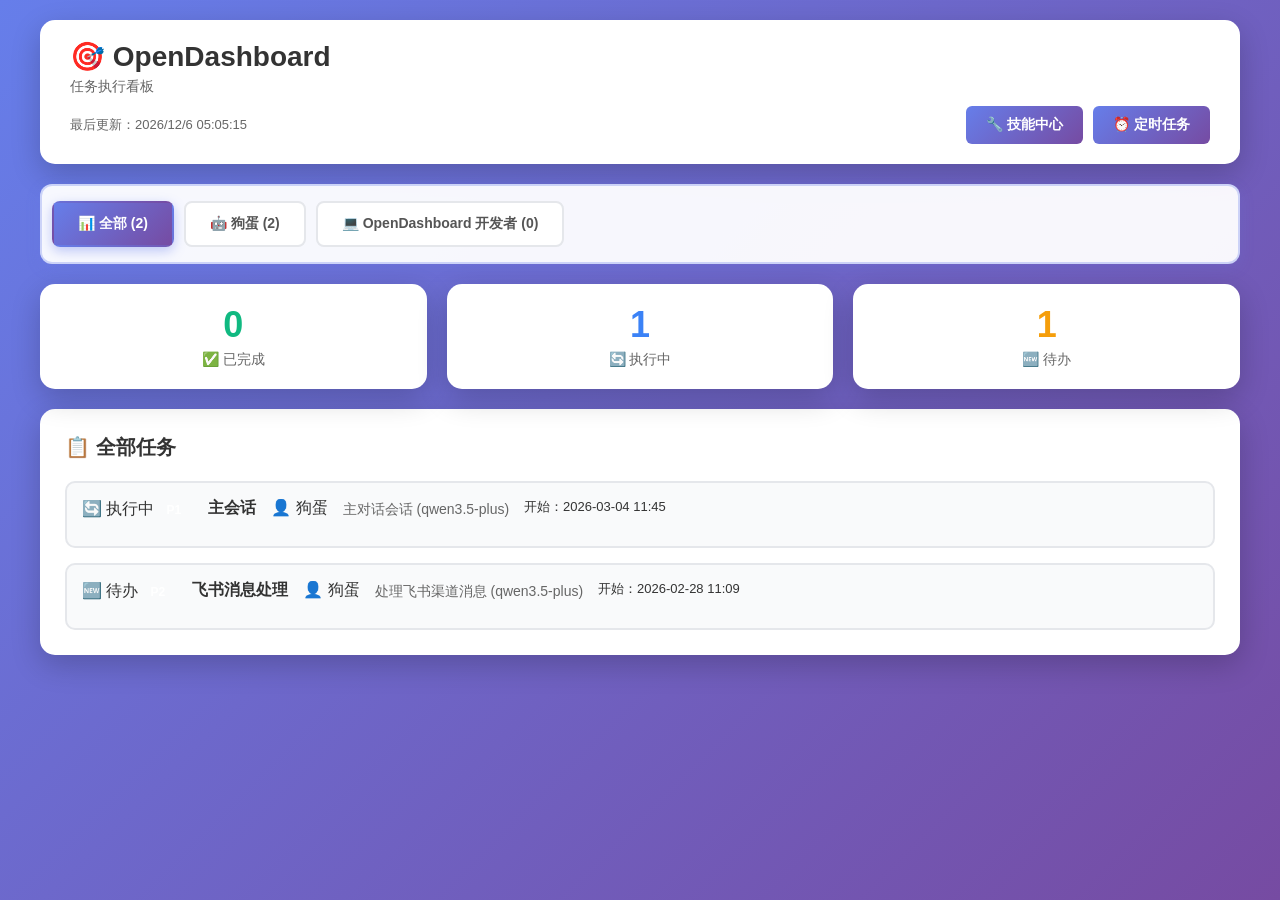
==== index.html @ 6673bb86 "style: 身份技能区域默认隐藏，点击身份后显示并滚动到该区域" ====
<!DOCTYPE html>
<html lang="zh-CN">
<head>
    <meta charset="UTF-8">
    <meta name="viewport" content="width=device-width, initial-scale=1.0">
    <title>OpenDashboard - 任务管理面板</title>
    <link rel="stylesheet" href="css/style.css">
    <style>
        /* 身份技能展示样式 */
        .skills-section {
            margin: 30px 0;
            padding: 25px;
            background: white;
            border-radius: 12px;
            box-shadow: 0 4px 16px rgba(102, 126, 234, 0.15);
            border: 2px solid rgba(102, 126, 234, 0.2);
        }
        .skills-section h3 {
            margin-bottom: 20px;
            color: #333;
            font-size: 20px;
            font-weight: 600;
            padding-bottom: 15px;
            border-bottom: 2px solid rgba(102, 126, 234, 0.2);
        }
        .skills-grid {
            display: grid;
            grid-template-columns: repeat(auto-fill, minmax(220px, 1fr));
            gap: 15px;
        }
        .skill-card {
            background: linear-gradient(135deg, #f8f9ff 0%, #f3f4f6 100%);
            border: 2px solid rgba(102, 126, 234, 0.2);
            border-radius: 10px;
            padding: 15px;
            transition: all 0.3s;
        }
        .skill-card:hover {
            border-color: #667eea;
            transform: translateY(-3px);
            box-shadow: 0 6px 20px rgba(102, 126, 234, 0.25);
        }
        .skill-header {
            display: flex;
            align-items: center;
            gap: 10px;
            margin-bottom: 8px;
        }
        .skill-icon {
            font-size: 24px;
        }
        .skill-name {
            font-weight: 600;
            color: #333;
            font-size: 15px;
        }
        .skill-level {
            font-size: 12px;
            color: #667eea;
            font-weight: bold;
            margin-left: auto;
        }
        .skill-bar {
            height: 6px;
            background: #e5e7eb;
            border-radius: 3px;
            overflow: hidden;
        }
        .skill-fill {
            height: 100%;
            background: linear-gradient(90deg, #667eea 0%, #764ba2 100%);
            border-radius: 3px;
            transition: width 0.5s ease;
        }
        
        /* 身份页签样式 */
        .identity-tabs {
            display: flex;
            gap: 10px;
            margin: 20px 0;
            padding: 15px 10px;
            overflow-x: auto;
            background: rgba(255, 255, 255, 0.95);
            border: 2px solid rgba(102, 126, 234, 0.3);
            border-radius: 12px;
            box-shadow: 0 4px 15px rgba(102, 126, 234, 0.15);
        }
        .identity-tab {
            padding: 12px 24px;
            border-radius: 8px;
            cursor: pointer;
            transition: all 0.3s;
            white-space: nowrap;
            border: 2px solid #e5e7eb;
            font-weight: 600;
            font-size: 14px;
            background: white;
            color: #555;
        }
        .identity-tab:hover {
            background: linear-gradient(135deg, #667eea 0%, #764ba2 100%);
            color: white;
            border-color: transparent;
            transform: translateY(-2px);
            box-shadow: 0 4px 12px rgba(102, 126, 234, 0.3);
        }
        .identity-tab.active {
            background: linear-gradient(135deg, #667eea 0%, #764ba2 100%);
            color: white;
            border-color: transparent;
            box-shadow: 0 4px 12px rgba(102, 126, 234, 0.4);
        }
        
        /* 头部布局 */
        .header-meta {
            display: flex;
            align-items: center;
            gap: 15px;
            margin-top: 10px;
        }
        #lastUpdate {
            color: #666;
            font-size: 13px;
            margin-right: auto;
        }
        
        /* 按钮组（靠右） */
        .header-actions {
            display: flex;
            gap: 10px;
            margin-left: auto;
        }
        
        /* 定时任务按钮样式 */
        .header-btn {
            padding: 10px 20px;
            background: linear-gradient(135deg, #667eea 0%, #764ba2 100%);
            color: white;
            text-decoration: none;
            border-radius: 6px;
            font-weight: 600;
            font-size: 14px;
            transition: all 0.3s;
            display: inline-block;
        }
        .header-btn:hover {
            transform: translateY(-2px);
            box-shadow: 0 4px 12px rgba(102, 126, 234, 0.4);
        }
        
    </style>
</head>
<body>
    <div class="container">
        <!-- 头部 -->
        <header>
            <div class="header-content">
                <h1>🎯 OpenDashboard</h1>
                <p class="subtitle">任务执行看板</p>
                <div class="header-meta">
                    <span id="lastUpdate">最后更新：--</span>
                    <div class="header-actions">
                        <a href="skills.html" class="header-btn" title="OpenClaw 技能中心">🔧 技能中心</a>
                        <a href="cron_manager.html" class="header-btn" title="定时任务管理">⏰ 定时任务</a>
                    </div>
                </div>
            </div>
        </header>

        <!-- 身份页签 -->
        <div class="identity-tabs" id="identityTabs"></div>

        <!-- 身份技能展示区域 -->
        <div class="skills-section" id="skillsSection" style="display: none;">
            <h3>🎯 当前身份技能</h3>
            <div id="skillsList" class="skills-grid"></div>
        </div>

        <!-- 统计卡片 -->
        <div class="stats">
            <div class="stat-card done">
                <div class="stat-number" id="statDone">0</div>
                <div class="stat-label">✅ 已完成</div>
            </div>
            <div class="stat-card progress">
                <div class="stat-number" id="statProgress">0</div>
                <div class="stat-label">🔄 执行中</div>
            </div>
            <div class="stat-card todo">
                <div class="stat-number" id="statTodo">0</div>
                <div class="stat-label">🆕 待办</div>
            </div>
        </div>

        <!-- 任务列表 -->
        <div class="tasks-section">
            <div class="section-header">
                <h2>📋 全部任务</h2>
            </div>
            <div id="taskList" class="task-list"></div>
        </div>
    </div>

    <script src="js/identity.js"></script>
    <script src="js/app.js"></script>
    <script>
        // 初始化身份管理
        window.identityManager = new IdentityManager();
        renderIdentityTabs();
        
        // 技能区域默认隐藏，点击身份后才显示
        const skillsSection = document.getElementById('skillsSection');
        if (skillsSection) {
            skillsSection.style.display = 'none';
        }
        
        loadTasks();
    </script>
</body>
</html>
---- css/style.css ----
/* 基础样式 */
* {
    margin: 0;
    padding: 0;
    box-sizing: border-box;
}

body {
    font-family: -apple-system, BlinkMacSystemFont, "Segoe UI", Roboto, "Helvetica Neue", Arial, sans-serif;
    background: linear-gradient(135deg, #667eea 0%, #764ba2 100%);
    min-height: 100vh;
    padding: 20px;
    color: #333;
}

.container {
    max-width: 1200px;
    margin: 0 auto;
}

/* 头部 */
header {
    background: white;
    border-radius: 15px;
    padding: 20px 30px;
    margin-bottom: 20px;
    box-shadow: 0 10px 30px rgba(0,0,0,0.2);
}

.header-content h1 {
    color: #333;
    font-size: 28px;
    margin-bottom: 5px;
}

.subtitle {
    color: #666;
    font-size: 14px;
    margin-bottom: 10px;
}

.header-meta {
    display: flex;
    justify-content: space-between;
    align-items: center;
    font-size: 13px;
    color: #888;
}

.refresh-btn {
    background: linear-gradient(135deg, #667eea 0%, #764ba2 100%);
    color: white;
    border: none;
    padding: 8px 16px;
    border-radius: 6px;
    cursor: pointer;
    font-size: 13px;
    transition: opacity 0.3s;
}

.refresh-btn:hover {
    opacity: 0.9;
}

/* 筛选栏 */
.filter-bar {
    background: white;
    border-radius: 15px;
    padding: 20px;
    margin-bottom: 20px;
    box-shadow: 0 10px 30px rgba(0,0,0,0.2);
    display: flex;
    flex-wrap: wrap;
    gap: 15px;
    align-items: center;
}

.filter-group {
    display: flex;
    align-items: center;
    gap: 8px;
}

.filter-group label {
    font-size: 14px;
    color: #555;
    font-weight: 500;
}

.filter-group input,
.filter-group select {
    padding: 8px 12px;
    border: 2px solid #e5e7eb;
    border-radius: 6px;
    font-size: 14px;
    transition: border-color 0.3s;
}

.filter-group input:focus,
.filter-group select:focus {
    outline: none;
    border-color: #667eea;
}

.filter-group input {
    width: 250px;
}

.filter-actions {
    margin-left: auto;
    display: flex;
    gap: 10px;
    align-items: center;
}

.filter-btn {
    padding: 8px 16px;
    background: #f3f4f6;
    border: none;
    border-radius: 6px;
    cursor: pointer;
    font-size: 13px;
    transition: background 0.3s;
}

.filter-btn:hover {
    background: #e5e7eb;
}

.result-count {
    font-size: 13px;
    color: #666;
    font-weight: 500;
}

/* 批量操作栏 */
.batch-actions {
    background: linear-gradient(135deg, #667eea 0%, #764ba2 100%);
    border-radius: 10px;
    padding: 15px 20px;
    margin-bottom: 20px;
    display: flex;
    gap: 10px;
    align-items: center;
    box-shadow: 0 5px 20px rgba(102, 126, 234, 0.3);
}

.selected-count {
    color: white;
    font-weight: 600;
    margin-right: auto;
}

.batch-btn {
    padding: 8px 16px;
    background: white;
    color: #667eea;
    border: none;
    border-radius: 6px;
    cursor: pointer;
    font-size: 13px;
    font-weight: 600;
    transition: all 0.3s;
}

.batch-btn:hover {
    transform: translateY(-2px);
    box-shadow: 0 5px 15px rgba(255,255,255,0.3);
}

.batch-btn.danger {
    background: #ef4444;
    color: white;
}

.batch-btn.danger:hover {
    background: #dc2626;
}

/* 统计卡片 */
.stats {
    display: grid;
    grid-template-columns: repeat(auto-fit, minmax(200px, 1fr));
    gap: 20px;
    margin-bottom: 20px;
}

.stat-card {
    background: white;
    border-radius: 15px;
    padding: 20px;
    box-shadow: 0 10px 30px rgba(0,0,0,0.2);
    text-align: center;
    transition: all 0.3s;
}

.stat-card:hover {
    transform: translateY(-5px);
    box-shadow: 0 15px 40px rgba(102, 126, 234, 0.3);
}

.stat-card:active {
    transform: scale(0.95);
}

/* 任务高亮效果 */
.task-card.highlight-task {
    animation: highlight-pulse 1s ease-in-out;
    border-color: #10b981;
    box-shadow: 0 0 30px rgba(16, 185, 129, 0.5);
}

@keyframes highlight-pulse {
    0%, 100% { transform: scale(1); }
    50% { transform: scale(1.05); }
}

/* 阻塞原因分析 */
.blocked-reasons {
    max-height: 400px;
    overflow-y: auto;
}

.reason-group {
    margin-bottom: 20px;
    border: 1px solid #e5e7eb;
    border-radius: 10px;
    overflow: hidden;
}

.reason-header {
    display: flex;
    justify-content: space-between;
    align-items: center;
    padding: 15px;
    background: #fee2e2;
    border-bottom: 1px solid #fecaca;
}

.reason-name {
    font-weight: 600;
    color: #dc2626;
}

.reason-count {
    background: #dc2626;
    color: white;
    padding: 4px 12px;
    border-radius: 20px;
    font-size: 12px;
}

.reason-tasks {
    padding: 10px;
    background: #fef2f2;
}

.reason-task {
    display: flex;
    gap: 10px;
    padding: 8px;
    margin-bottom: 5px;
    background: white;
    border-radius: 6px;
    font-size: 13px;
}

.reason-task:last-child {
    margin-bottom: 0;
}

.task-id {
    font-weight: 600;
    color: #667eea;
    min-width: 60px;
}

.task-title {
    color: #333;
}

.modal-actions {
    display: flex;
    gap: 10px;
    margin-top: 20px;
    padding-top: 20px;
    border-top: 1px solid #e5e7eb;
}

.modal-actions button {
    flex: 1;
    padding: 10px 20px;
    border: none;
    border-radius: 6px;
    cursor: pointer;
    font-size: 14px;
    font-weight: 500;
}

.btn-primary {
    background: linear-gradient(135deg, #667eea 0%, #764ba2 100%);
    color: white;
}

.btn-secondary {
    background: #f3f4f6;
    color: #374151;
}

.stat-number {
    font-size: 36px;
    font-weight: bold;
    margin-bottom: 5px;
}

.stat-label {
    color: #666;
    font-size: 14px;
}

.stat-card.done .stat-number { color: #10b981; }
.stat-card.progress .stat-number { color: #3b82f6; }
.stat-card.todo .stat-number { color: #f59e0b; }
.stat-card.blocked .stat-number { color: #ef4444; }

/* 任务区块 */
.tasks-section {
    background: white;
    border-radius: 15px;
    padding: 25px;
    margin-bottom: 20px;
    box-shadow: 0 10px 30px rgba(0,0,0,0.2);
}

.section-header {
    display: flex;
    justify-content: space-between;
    align-items: center;
    margin-bottom: 20px;
}

.section-header h2 {
    color: #333;
    font-size: 20px;
    display: flex;
    align-items: center;
    gap: 10px;
}

.batch-select {
    font-size: 14px;
    color: #666;
    cursor: pointer;
}

.batch-select input {
    margin-right: 5px;
}

.task-list {
    display: flex;
    flex-direction: column;
    gap: 15px;
}

/* 任务卡片 */
.task-card {
    border: 2px solid #e5e7eb;
    border-radius: 10px;
    padding: 15px;
    transition: all 0.3s;
    background: #fafafa;
    display: flex;
    gap: 15px;
    cursor: grab;
    user-select: none;
    touch-action: none;
}

.task-card:hover {
    transform: translateX(5px);
    border-color: #667eea;
    box-shadow: 0 5px 15px rgba(102, 126, 234, 0.2);
}

.task-card:active {
    cursor: grabbing;
}

.task-card.dragging {
    opacity: 0.5;
    transform: scale(1.02);
    box-shadow: 0 15px 40px rgba(0,0,0,0.3);
    border-color: #667eea;
    border-style: solid;
}

.task-card.drag-over {
    border-color: #10b981;
    border-style: dashed;
    background: #d1fae5;
    transform: scale(1.02);
}

/* 拖拽时整个卡片可拖动 */
.task-card[draggable="true"] {
    -webkit-user-drag: element;
}

.task-card.selected {
    border-color: #667eea;
    background: #eff6ff;
    box-shadow: 0 5px 20px rgba(102, 126, 234, 0.3);
}

.task-checkbox {
    padding-top: 5px;
}

.task-checkbox input {
    width: 18px;
    height: 18px;
    cursor: pointer;
}

.task-content {
    flex: 1;
}

.task-header {
    display: flex;
    justify-content: space-between;
    align-items: center;
    margin-bottom: 10px;
}

.task-title {
    font-size: 16px;
    font-weight: 600;
    color: #333;
}

.task-meta {
    display: flex;
    gap: 10px;
    flex-wrap: wrap;
    margin-bottom: 10px;
}

.badge {
    padding: 4px 12px;
    border-radius: 20px;
    font-size: 12px;
    font-weight: 500;
}

.badge-p0 { background: #fee2e2; color: #dc2626; }
.badge-p1 { background: #fef3c7; color: #d97706; }
.badge-p2 { background: #dbeafe; color: #2563eb; }

.status-badge {
    padding: 4px 12px;
    border-radius: 20px;
    font-size: 12px;
    font-weight: 500;
}

.status-done { background: #d1fae5; color: #059669; }
.status-progress { background: #dbeafe; color: #2563eb; }
.status-todo { background: #fef3c7; color: #d97706; }
.status-blocked { background: #fee2e2; color: #dc2626; }

.task-desc {
    color: #666;
    font-size: 14px;
    line-height: 1.6;
}

.progress-bar {
    height: 8px;
    background: #e5e7eb;
    border-radius: 4px;
    margin-top: 10px;
    overflow: hidden;
}

.progress-fill {
    height: 100%;
    background: linear-gradient(90deg, #667eea, #764ba2);
    border-radius: 4px;
    transition: width 0.3s;
}

/* 任务操作按钮 */
.task-actions {
    display: flex;
    gap: 10px;
    margin-top: 15px;
    padding-top: 15px;
    border-top: 1px solid #e5e7eb;
}

.action-btn {
    padding: 6px 12px;
    border: none;
    border-radius: 6px;
    cursor: pointer;
    font-size: 13px;
    font-weight: 500;
    transition: all 0.3s;
}

.order-btn {
    background: #f3f4f6;
    color: #374151;
}

.order-btn:hover {
    background: #e5e7eb;
}

.retry-btn {
    background: linear-gradient(135deg, #10b981 0%, #059669 100%);
    color: white;
}

.retry-btn:hover {
    opacity: 0.9;
    transform: translateY(-2px);
}

/* 错误信息 */
.error-message {
    background: #fee2e2;
    color: #dc2626;
    padding: 8px 12px;
    border-radius: 6px;
    font-size: 13px;
    margin: 10px 0;
    border-left: 3px solid #dc2626;
}

/* 重试徽章 */
.retry-badge {
    background: #fef3c7;
    color: #d97706;
    padding: 4px 12px;
    border-radius: 20px;
    font-size: 12px;
    font-weight: 500;
    cursor: help;
}

/* 身份管理面板 */
#identityPanel {
    background: white;
    border-radius: 15px;
    padding: 25px;
    margin-bottom: 20px;
    box-shadow: 0 10px 30px rgba(0,0,0,0.2);
}

.panel-header {
    display: flex;
    justify-content: space-between;
    align-items: center;
    margin-bottom: 20px;
    padding-bottom: 15px;
    border-bottom: 2px solid #e5e7eb;
}

.panel-header h2 {
    font-size: 24px;
    color: #333;
}

.btn-close {
    background: none;
    border: none;
    font-size: 24px;
    color: #999;
    cursor: pointer;
}

.btn-close:hover {
    color: #333;
}

.identity-grid {
    display: grid;
    grid-template-columns: repeat(auto-fit, minmax(280px, 1fr));
    gap: 20px;
    margin-bottom: 30px;
}

.identity-card {
    background: #f9fafb;
    border: 2px solid #e5e7eb;
    border-radius: 12px;
    padding: 20px;
    cursor: pointer;
    transition: all 0.3s;
}

.identity-card:hover {
    transform: translateY(-5px);
    box-shadow: 0 10px 30px rgba(0,0,0,0.1);
}

.identity-card.active {
    border-color: #667eea;
    background: linear-gradient(135deg, #667eea 0%, #764ba2 100%);
    color: white;
}

.identity-header {
    display: flex;
    align-items: center;
    gap: 10px;
    margin-bottom: 10px;
}

.identity-icon {
    font-size: 32px;
}

.identity-name {
    font-size: 18px;
    font-weight: 600;
}

.identity-desc {
    font-size: 14px;
    color: #666;
    margin-bottom: 15px;
    line-height: 1.6;
}

.identity-card.active .identity-desc {
    color: rgba(255,255,255,0.9);
}

.identity-stats {
    display: flex;
    gap: 15px;
    font-size: 13px;
}

.task-count, .urgent-count {
    padding: 4px 12px;
    border-radius: 20px;
    background: #e5e7eb;
}

.identity-card.active .task-count,
.identity-card.active .urgent-count {
    background: rgba(255,255,255,0.2);
    color: white;
}

.urgent-count {
    background: #fee2e2;
    color: #dc2626;
}

.task-grid {
    display: grid;
    gap: 15px;
}

.task-section h3 {
    font-size: 18px;
    color: #333;
    margin-bottom: 15px;
    padding-bottom: 10px;
    border-bottom: 2px solid #e5e7eb;
}

.task-card {
    background: #f9fafb;
    border: 2px solid #e5e7eb;
    border-radius: 10px;
    padding: 15px;
    transition: all 0.3s;
}

.task-card:hover {
    border-color: #667eea;
    box-shadow: 0 5px 15px rgba(102, 126, 234, 0.2);
}

.task-header {
    display: flex;
    justify-content: space-between;
    align-items: center;
    margin-bottom: 10px;
}

.task-title {
    font-size: 16px;
    font-weight: 600;
    color: #333;
}

.task-priority {
    padding: 4px 12px;
    border-radius: 20px;
    font-size: 12px;
    font-weight: 600;
    color: white;
}

.task-desc {
    font-size: 14px;
    color: #666;
    margin-bottom: 10px;
    line-height: 1.6;
}

.task-meta {
    display: flex;
    gap: 15px;
    font-size: 13px;
    margin-bottom: 15px;
}

.task-status {
    font-weight: 500;
}

.task-actions {
    display: flex;
    gap: 10px;
}

.btn-start, .btn-complete {
    padding: 6px 15px;
    border: none;
    border-radius: 6px;
    cursor: pointer;
    font-size: 13px;
    font-weight: 500;
    transition: all 0.3s;
}

.btn-start {
    background: #3b82f6;
    color: white;
}

.btn-start:hover {
    background: #2563eb;
}

.btn-complete {
    background: #10b981;
    color: white;
}

.btn-complete:hover {
    background: #059669;
}

/* 页脚 */
footer {
    text-align: center;
    color: white;
    margin-top: 30px;
    padding: 20px;
}

footer a {
    color: white;
    text-decoration: underline;
}

.footer-note {
    margin-top: 10px;
    font-size: 12px;
    opacity: 0.8;
}

/* 响应式设计 */
@media (max-width: 768px) {
    body {
        padding: 10px;
    }
    
    header {
        padding: 15px;
    }
    
    .header-content h1 {
        font-size: 22px;
    }
    
    .stats {
        grid-template-columns: repeat(2, 1fr);
    }
    
    .filter-bar {
        flex-direction: column;
        align-items: stretch;
    }
    
    .filter-group {
        flex-direction: column;
        align-items: stretch;
    }
    
    .filter-group input {
        width: 100%;
    }
    
    .filter-actions {
        margin-left: 0;
        justify-content: space-between;
    }
    
    .task-header {
        flex-direction: column;
        align-items: flex-start;
        gap: 10px;
    }
    
    .batch-actions {
        flex-wrap: wrap;
    }
    
    .selected-count {
        width: 100%;
        margin-bottom: 10px;
    }
}

/* 空状态 */
.empty-state {
    text-align: center;
    padding: 40px 20px;
    color: #999;
    font-size: 14px;
}

/* 加载动画 */
.loading {
    text-align: center;
    padding: 40px;
    color: #667eea;
    font-size: 16px;
}

/* 提醒通知 */
.reminder {
    position: fixed;
    top: 20px;
    right: 20px;
    background: white;
    padding: 15px 20px;
    border-radius: 10px;
    box-shadow: 0 10px 40px rgba(0,0,0,0.2);
    display: flex;
    align-items: center;
    gap: 10px;
    z-index: 1000;
    transform: translateX(400px);
    transition: transform 0.3s;
    max-width: 400px;
}

.reminder.show {
    transform: translateX(0);
}

.reminder-error {
    border-left: 4px solid #ef4444;
}

.reminder-warning {
    border-left: 4px solid #f59e0b;
}

.reminder-info {
    border-left: 4px solid #3b82f6;
}

.reminder button {
    background: none;
    border: none;
    color: #999;
    cursor: pointer;
    font-size: 18px;
    padding: 0;
    margin-left: 10px;
}

.reminder button:hover {
    color: #333;
}

/* 图标按钮 */
.icon-btn {
    background: #f3f4f6;
    border: none;
    padding: 8px 12px;
    border-radius: 6px;
    cursor: pointer;
    font-size: 16px;
    margin-right: 10px;
    transition: background 0.3s;
}

.icon-btn:hover {
    background: #e5e7eb;
}

/* 通知设置面板 */
.notification-panel {
    background: white;
    border-radius: 10px;
    padding: 20px;
    margin-bottom: 20px;
    box-shadow: 0 10px 30px rgba(0,0,0,0.2);
    display: none;
}

.notification-panel.show {
    display: block;
}

.notification-setting {
    display: flex;
    justify-content: space-between;
    align-items: center;
    padding: 10px 0;
    border-bottom: 1px solid #e5e7eb;
}

.notification-setting:last-child {
    border-bottom: none;
}

.toggle-switch {
    position: relative;
    width: 50px;
    height: 26px;
}

.toggle-switch input {
    opacity: 0;
    width: 0;
    height: 0;
}

.toggle-slider {
    position: absolute;
    cursor: pointer;
    top: 0;
    left: 0;
    right: 0;
    bottom: 0;
    background-color: #ccc;
    transition: 0.4s;
    border-radius: 26px;
}

.toggle-slider:before {
    position: absolute;
    content: "";
    height: 20px;
    width: 20px;
    left: 3px;
    bottom: 3px;
    background-color: white;
    transition: 0.4s;
    border-radius: 50%;
}

input:checked + .toggle-slider {
    background-color: #667eea;
}

input:checked + .toggle-slider:before {
    transform: translateX(24px);
}

/* 信息按钮 */
.info-btn {
    background: #dbeafe;
    color: #2563eb;
}

.info-btn:hover {
    background: #bfdbfe;
}

/* 模态框 */
.modal {
    position: fixed;
    top: 0;
    left: 0;
    width: 100%;
    height: 100%;
    background: rgba(0, 0, 0, 0.5);
    display: flex;
    justify-content: center;
    align-items: center;
    z-index: 2000;
}

.modal-content {
    background: white;
    border-radius: 15px;
    width: 90%;
    max-width: 700px;
    max-height: 80vh;
    overflow: auto;
}

.modal-header {
    display: flex;
    justify-content: space-between;
    align-items: center;
    padding: 20px;
    border-bottom: 1px solid #e5e7eb;
}

.modal-header h3 {
    font-size: 18px;
    color: #333;
}

.modal-close {
    background: none;
    border: none;
    font-size: 24px;
    color: #999;
    cursor: pointer;
}

.modal-close:hover {
    color: #333;
}

.modal-body {
    padding: 20px;
}

/* 标签页 */
.tabs {
    display: flex;
    gap: 10px;
    margin-bottom: 20px;
    border-bottom: 2px solid #e5e7eb;
}

.tab {
    padding: 10px 20px;
    background: none;
    border: none;
    border-bottom: 2px solid transparent;
    cursor: pointer;
    font-size: 14px;
    color: #666;
    transition: all 0.3s;
}

.tab.active {
    color: #667eea;
    border-bottom-color: #667eea;
}

.tab-content {
    display: none;
}

.tab-content.active {
    display: block;
}

/* 评论区 */
.add-comment {
    margin-bottom: 20px;
}

.add-comment textarea {
    width: 100%;
    min-height: 80px;
    padding: 10px;
    border: 2px solid #e5e7eb;
    border-radius: 8px;
    font-size: 14px;
    resize: vertical;
}

.add-comment button {
    margin-top: 10px;
    padding: 8px 20px;
    background: linear-gradient(135deg, #667eea 0%, #764ba2 100%);
    color: white;
    border: none;
    border-radius: 6px;
    cursor: pointer;
}

.comments-list {
    max-height: 400px;
    overflow-y: auto;
}

.comment-item {
    padding: 15px;
    border-bottom: 1px solid #e5e7eb;
}

.comment-header {
    display: flex;
    justify-content: space-between;
    align-items: center;
    margin-bottom: 10px;
}

.comment-author {
    font-weight: 600;
    color: #333;
}

.comment-time {
    font-size: 12px;
    color: #999;
}

.comment-delete {
    background: none;
    border: none;
    color: #ef4444;
    cursor: pointer;
    font-size: 12px;
}

.comment-content {
    color: #555;
    line-height: 1.6;
    margin-bottom: 10px;
}

.comment-actions {
    margin-top: 10px;
}

.comment-reply-btn {
    background: none;
    border: none;
    color: #667eea;
    cursor: pointer;
    font-size: 13px;
}

.reply-input {
    margin-top: 10px;
    padding: 10px;
    background: #f9fafb;
    border-radius: 6px;
}

.reply-input textarea {
    width: 100%;
    min-height: 60px;
    padding: 8px;
    border: 1px solid #e5e7eb;
    border-radius: 4px;
    font-size: 13px;
}

.reply-input button {
    margin-top: 5px;
    padding: 6px 15px;
    background: #667eea;
    color: white;
    border: none;
    border-radius: 4px;
    cursor: pointer;
}

.comment-replies {
    margin-top: 10px;
    padding-left: 20px;
    border-left: 2px solid #e5e7eb;
}

.comment-reply {
    padding: 10px;
    margin-top: 10px;
    background: #f9fafb;
    border-radius: 6px;
}

/* 日志时间轴 */
.logs-timeline {
    max-height: 400px;
    overflow-y: auto;
}

.log-item {
    display: flex;
    gap: 15px;
    padding: 10px 0;
    border-bottom: 1px solid #e5e7eb;
}

.log-time {
    font-size: 12px;
    color: #999;
    min-width: 120px;
}

.log-content {
    flex: 1;
}

.log-action {
    font-weight: 600;
    color: #333;
    margin-right: 10px;
}

.log-details {
    color: #666;
    font-size: 13px;
    margin-right: 10px;
}

.log-author {
    color: #999;
    font-size: 12px;
}

/* 依赖关系图 */
.dependency-graph {
    margin-top: 15px;
}

.dependency-section {
    margin-bottom: 20px;
}

.dependency-section h4 {
    font-size: 14px;
    color: #666;
    margin-bottom: 10px;
}

.dependency-item {
    display: flex;
    justify-content: space-between;
    align-items: center;
    padding: 10px 15px;
    background: #f9fafb;
    border-radius: 6px;
    margin-bottom: 8px;
}

.dependency-item.pending {
    border-left: 3px solid #f59e0b;
}

.dependency-item.completed {
    border-left: 3px solid #10b981;
}

.dependency-task {
    font-weight: 500;
    color: #333;
}

.dependency-status {
    font-size: 12px;
    padding: 4px 10px;
    border-radius: 20px;
}

.dependency-selector {
    display: flex;
    gap: 10px;
    align-items: center;
    margin-bottom: 20px;
}

.dependency-selector select {
    flex: 1;
    padding: 10px;
    border: 2px solid #e5e7eb;
    border-radius: 6px;
    font-size: 14px;
}

.dependency-selector button {
    padding: 10px 20px;
    background: linear-gradient(135deg, #667eea 0%, #764ba2 100%);
    color: white;
    border: none;
    border-radius: 6px;
    cursor: pointer;
}

/* ============== 深色模式 ============== */

body.dark-mode {
    background: linear-gradient(135deg, #1a1a2e 0%, #16213e 100%);
    color: #e0e0e0;
}

body.dark-mode header,
body.dark-mode .filter-bar,
body.dark-mode .stats-container,
body.dark-mode .kanban-board,
body.dark-mode .task-card,
body.dark-mode .modal-content,
body.dark-mode .batch-actions,
body.dark-mode .identity-panel,
body.dark-mode .template-panel {
    background: #1e1e2e;
    color: #e0e0e0;
}

body.dark-mode .header-content h1,
body.dark-mode .task-title,
body.dark-mode .modal-header h3,
body.dark-mode .stat-label {
    color: #e0e0e0;
}

body.dark-mode .subtitle,
body.dark-mode .header-meta,
body.dark-mode .filter-group label,
body.dark-mode .task-meta span,
body.dark-mode .task-desc {
    color: #a0a0a0;
}

body.dark-mode .filter-group input,
body.dark-mode .filter-group select,
body.dark-mode .task-card,
body.dark-mode .modal-content,
body.dark-mode .comment-item,
body.dark-mode .log-item,
body.dark-mode .dependency-item,
body.dark-mode .reply-input textarea,
body.dark-mode .dependency-selector select {
    background: #2a2a3e;
    border-color: #3a3a4e;
    color: #e0e0e0;
}

body.dark-mode .filter-group input:focus,
body.dark-mode .filter-group select:focus {
    border-color: #667eea;
}

body.dark-mode .task-card {
    box-shadow: 0 4px 15px rgba(0,0,0,0.4);
}

body.dark-mode .progress-bar {
    background: #2a2a3e;
}

body.dark-mode .comment-item,
body.dark-mode .log-item,
body.dark-mode .reply-input,
body.dark-mode .comment-replies,
body.dark-mode .comment-reply,
body.dark-mode .dependency-item,
body.dark-mode .template-item,
body.dark-mode .analytics-card,
body.dark-mode .subtask-item {
    background: #2a2a3e;
    border-color: #3a3a4e;
}

body.dark-mode .badge {
    color: white;
}

body.dark-mode .empty-state {
    color: #888;
}

body.dark-mode .loading {
    color: #a0a0a0;
}

body.dark-mode .error-message {
    color: #ff6b6b;
}

body.dark-mode .status-indicator.offline .status-detail,
body.dark-mode .alert-warning {
    color: #fbbf24;
}

body.dark-mode .openclaw-help pre,
body.dark-mode .openclaw-help code {
    background: #2a2a3e;
    color: #e0e0e0;
}

body.dark-mode .task-info {
    color: #e0e0e0;
}

body.dark-mode .task-info h4 {
    color: #e0e0e0;
}

/* 深色模式切换按钮 */
.dark-mode-toggle {
    position: fixed;
    top: 20px;
    right: 20px;
    width: 50px;
    height: 50px;
    border-radius: 50%;
    background: white;
    border: none;
    cursor: pointer;
    font-size: 24px;
    box-shadow: 0 4px 15px rgba(0,0,0,0.2);
    z-index: 1000;
    transition: transform 0.3s;
    display: flex;
    align-items: center;
    justify-content: center;
}

.dark-mode-toggle:hover {
    transform: scale(1.1);
}

body.dark-mode .dark-mode-toggle {
    background: #2a2a3e;
    box-shadow: 0 4px 15px rgba(0,0,0,0.4);
}

/* 统计图表容器 */
.charts-container {
    display: grid;
    grid-template-columns: repeat(auto-fit, minmax(300px, 1fr));
    gap: 20px;
    margin: 20px 0;
}

.chart-card {
    background: white;
    border-radius: 15px;
    padding: 20px;
    box-shadow: 0 10px 30px rgba(0,0,0,0.2);
}

.chart-card h3 {
    margin-bottom: 15px;
    color: #333;
    font-size: 16px;
}

body.dark-mode .chart-card {
    background: #1e1e2e;
}

body.dark-mode .chart-card h3 {
    color: #e0e0e0;
}

/* ============== 搜索高亮 ============== */

.search-highlight {
    background: #fef08a;
    color: #854d0e;
    padding: 1px 4px;
    border-radius: 3px;
    font-weight: 600;
}

body.dark-mode .search-highlight {
    background: #854d0e;
    color: #fef08a;
}

/* ============== 快捷键帮助 ============== */

.shortcuts-list {
    display: flex;
    flex-direction: column;
    gap: 12px;
}

.shortcut-item {
    display: flex;
    align-items: center;
    gap: 15px;
    padding: 10px;
    background: #f9fafb;
    border-radius: 8px;
    transition: background 0.2s;
}

body.dark-mode .shortcut-item {
    background: #2a2a3e;
}

.shortcut-item:hover {
    background: #e5e7eb;
}

body.dark-mode .shortcut-item:hover {
    background: #3a3a4e;
}

.shortcut-item kbd {
    display: inline-block;
    min-width: 32px;
    height: 32px;
    line-height: 32px;
    text-align: center;
    background: linear-gradient(135deg, #667eea 0%, #764ba2 100%);
    color: white;
    border-radius: 6px;
    font-weight: 600;
    font-family: monospace;
    box-shadow: 0 2px 8px rgba(102, 126, 234, 0.3);
}

.shortcut-item span {
    color: #333;
    font-size: 14px;
}

body.dark-mode .shortcut-item span {
    color: #e0e0e0;
}

.shortcut-tip {
    margin-top: 20px;
    padding: 15px;
    background: #fef3c7;
    border-left: 4px solid #f59e0b;
    border-radius: 6px;
}

body.dark-mode .shortcut-tip {
    background: #422006;
    border-left-color: #f59e0b;
}

.shortcut-tip p {
    color: #92400e;
    font-size: 13px;
    margin: 0;
}

body.dark-mode .shortcut-tip p {
    color: #fcd34d;
}

/* ============== 导出选项 ============== */

.export-options {
    display: grid;
    grid-template-columns: repeat(auto-fit, minmax(200px, 1fr));
    gap: 20px;
    margin-bottom: 30px;
}

.export-option {
    padding: 20px;
    background: #f9fafb;
    border-radius: 12px;
    text-align: center;
    transition: transform 0.2s, box-shadow 0.2s;
}

body.dark-mode .export-option {
    background: #2a2a3e;
}

.export-option:hover {
    transform: translateY(-2px);
    box-shadow: 0 8px 20px rgba(0,0,0,0.1);
}

.export-option h4 {
    margin-bottom: 10px;
    color: #333;
    font-size: 16px;
}

body.dark-mode .export-option h4 {
    color: #e0e0e0;
}

.export-option p {
    color: #666;
    font-size: 13px;
    margin-bottom: 15px;
}

body.dark-mode .export-option p {
    color: #a0a0a0;
}

.export-filters {
    padding: 20px;
    background: #f9fafb;
    border-radius: 12px;
}

body.dark-mode .export-filters {
    background: #2a2a3e;
}

.export-filters h4 {
    margin-bottom: 15px;
    color: #333;
}

body.dark-mode .export-filters h4 {
    color: #e0e0e0;
}

.export-filters label {
    display: block;
    margin-bottom: 10px;
    color: #555;
    cursor: pointer;
}

body.dark-mode .export-filters label {
    color: #a0a0a0;
}

.export-filters input[type="checkbox"] {
    margin-right: 8px;
}

/* ============== 模板列表 ============== */

.template-list {
    display: grid;
    grid-template-columns: repeat(auto-fill, minmax(280px, 1fr));
    gap: 15px;
    margin-bottom: 20px;
}

.template-item {
    padding: 15px;
    background: #f9fafb;
    border-radius: 10px;
    cursor: pointer;
    transition: all 0.2s;
    border: 2px solid transparent;
}

body.dark-mode .template-item {
    background: #2a2a3e;
}

.template-item:hover {
    border-color: #667eea;
    transform: translateY(-2px);
    box-shadow: 0 8px 20px rgba(102, 126, 234, 0.2);
}

.template-header {
    display: flex;
    justify-content: space-between;
    align-items: center;
    margin-bottom: 10px;
}

.template-name {
    font-weight: 600;
    color: #333;
    font-size: 15px;
}

body.dark-mode .template-name {
    color: #e0e0e0;
}

.template-time {
    font-size: 12px;
    color: #666;
    background: #e5e7eb;
    padding: 3px 8px;
    border-radius: 12px;
}

body.dark-mode .template-time {
    background: #3a3a4e;
    color: #a0a0a0;
}

.template-desc {
    color: #666;
    font-size: 13px;
    margin-bottom: 10px;
    line-height: 1.5;
}

body.dark-mode .template-desc {
    color: #a0a0a0;
}

.template-meta {
    display: flex;
    gap: 8px;
}

.template-actions {
    display: flex;
    gap: 10px;
    margin-top: 20px;
    justify-content: center;
}

/* ============== 表单样式 ============== */

.form-group {
    margin-bottom: 20px;
}

.form-group label {
    display: block;
    margin-bottom: 8px;
    color: #333;
    font-weight: 500;
}

body.dark-mode .form-group label {
    color: #e0e0e0;
}

.form-row {
    display: grid;
    grid-template-columns: 1fr 1fr;
    gap: 15px;
}

@media (max-width: 600px) {
    .form-row {
        grid-template-columns: 1fr;
    }
}

.chart-canvas {
    width: 100%;
    height: 250px;
}
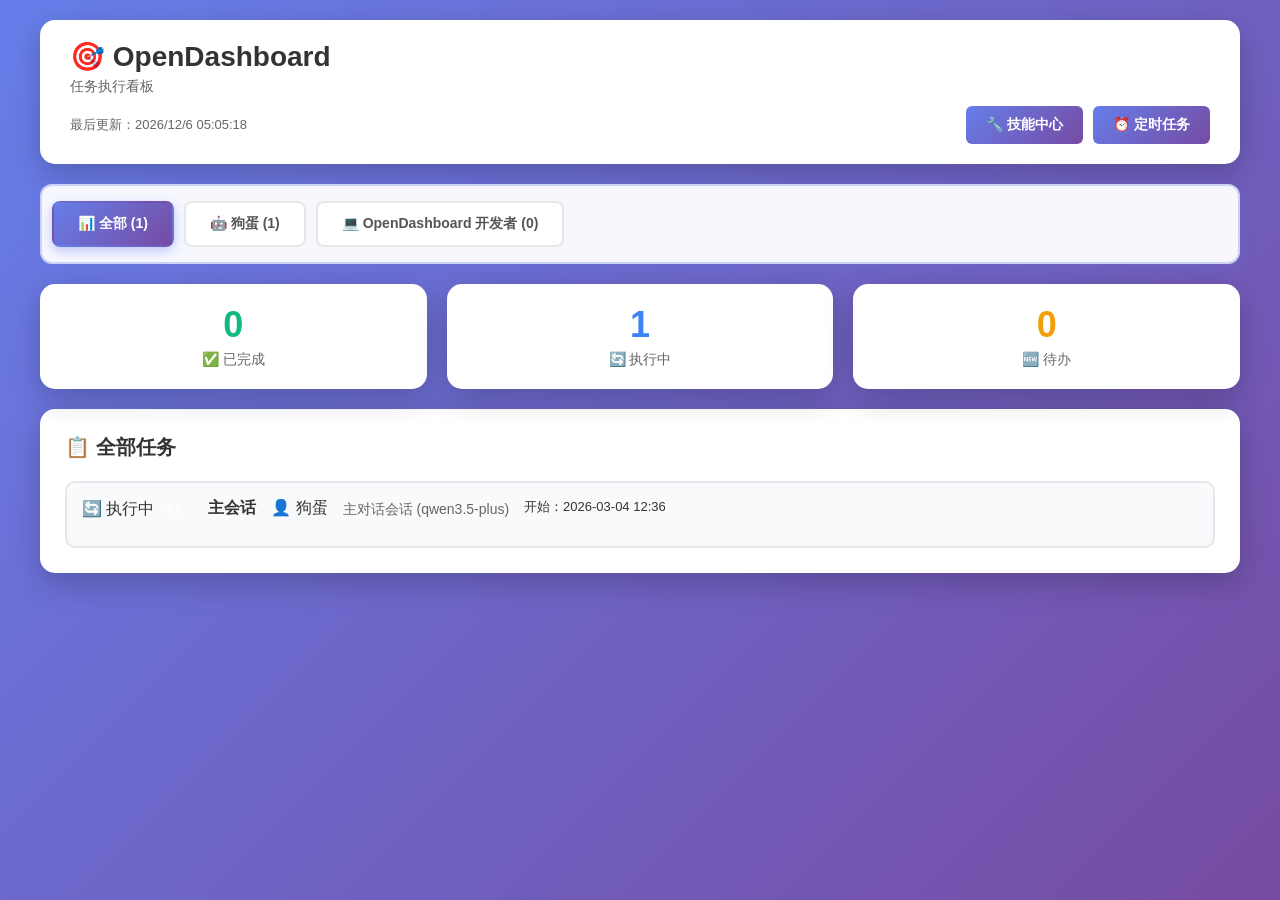
==== commit 0a44c246: "feat: 完善身份管理和技能中心功能" ====
--- a/index.html
+++ b/index.html
@@ -204,17 +204,35 @@
     <script src="js/identity.js"></script>
     <script src="js/app.js"></script>
     <script>
-        // 初始化身份管理
-        window.identityManager = new IdentityManager();
-        renderIdentityTabs();
-        
-        // 技能区域默认隐藏，点击身份后才显示
-        const skillsSection = document.getElementById('skillsSection');
-        if (skillsSection) {
-            skillsSection.style.display = 'none';
-        }
-        
-        loadTasks();
+        // 页面加载时主动刷新数据
+        async function refreshDataOnLoad() {
+            console.log('🔄 页面加载，获取最新数据...');
+            
+            try {
+                // 触发后台刷新脚本
+                fetch('/refresh_data.sh').catch(() => {});
+                
+                // 等待 500ms 后加载任务（给刷新脚本时间）
+                setTimeout(() => {
+                    // 初始化身份管理
+                    window.identityManager = new IdentityManager();
+                    renderIdentityTabs();
+                    
+                    // 技能区域默认隐藏，点击身份后才显示
+                    const skillsSection = document.getElementById('skillsSection');
+                    if (skillsSection) {
+                        skillsSection.style.display = 'none';
+                    }
+                    
+                    loadTasks();
+                }, 500);
+            } catch (error) {
+                console.error('刷新数据失败:', error);
+                loadTasks();
+            }
+        }
+        
+        refreshDataOnLoad();
     </script>
 </body>
 </html>
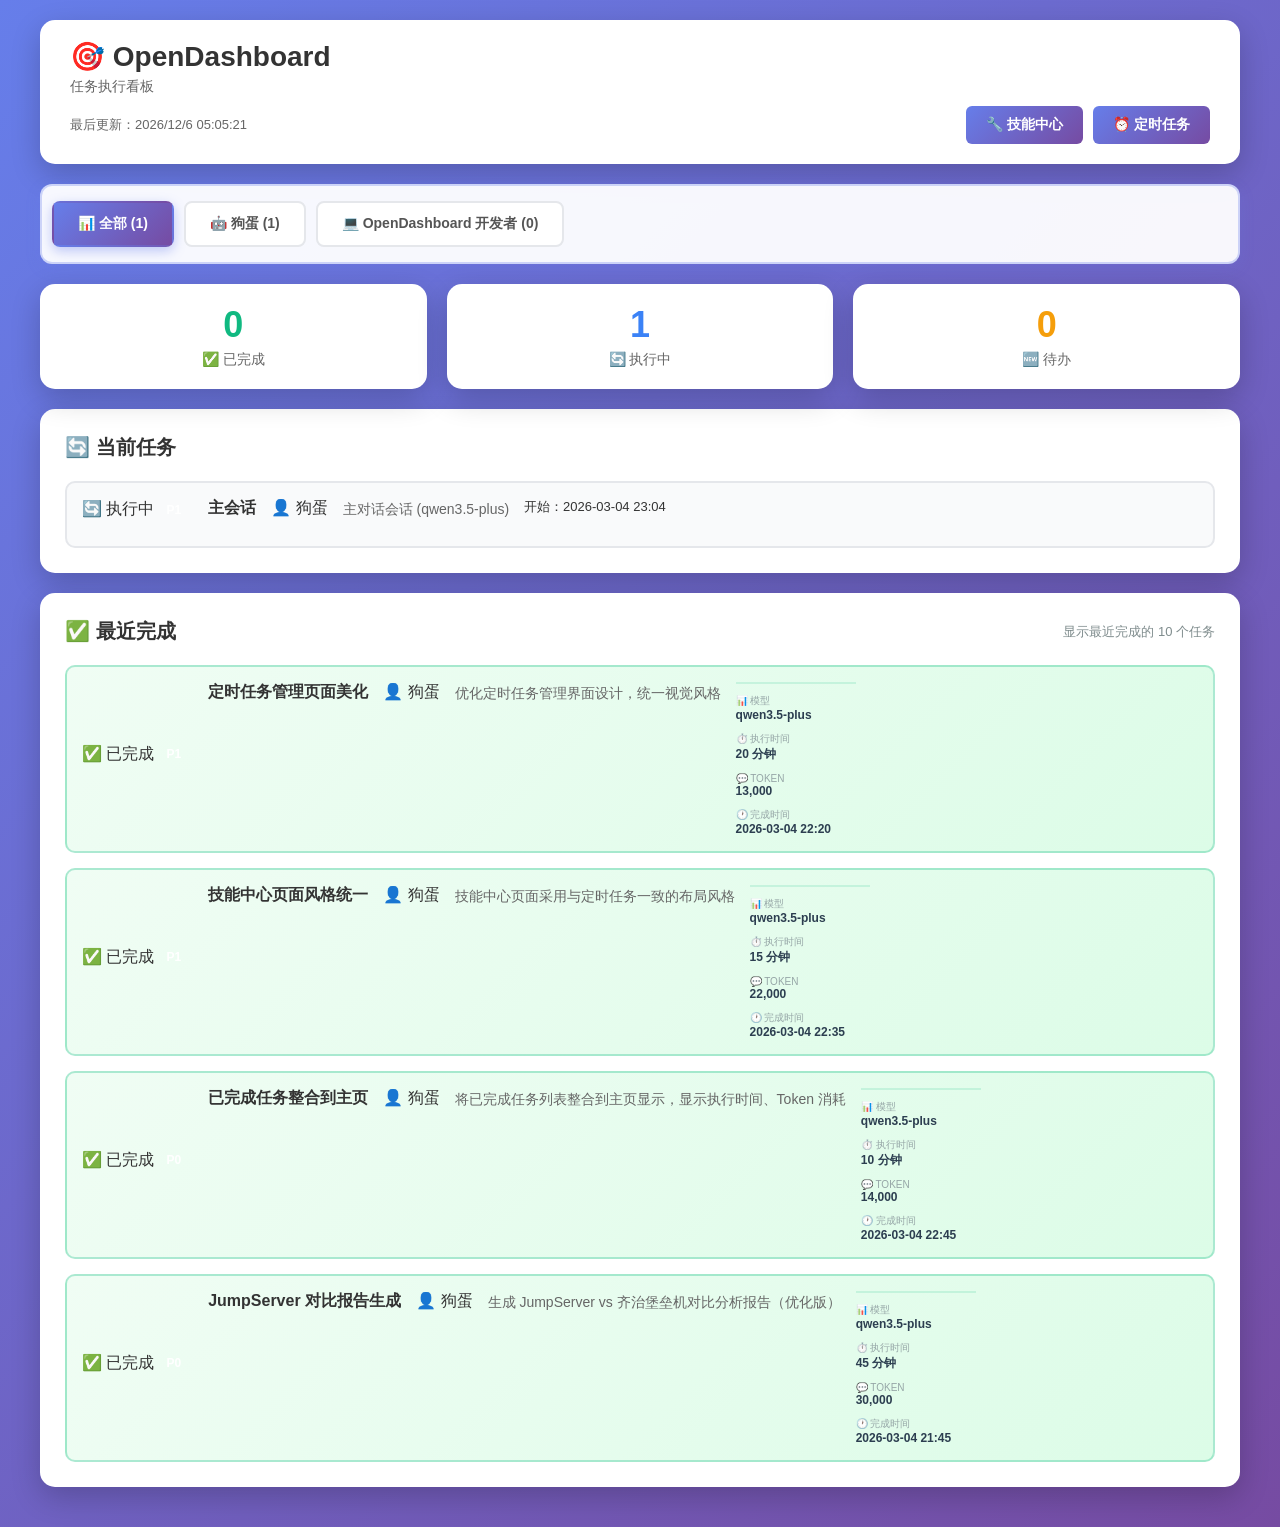
==== commit d77cec20: "feat: OpenDashboard 全面优化 - 定时任务管理页面美化（统一视觉风格） - 技能中心页面风格统一（与定时任务一致） - 已完成任务整合到主页（显示执行时间/Token 消耗） - " ====
--- a/index.html
+++ b/index.html
@@ -192,12 +192,21 @@
             </div>
         </div>
 
-        <!-- 任务列表 -->
+        <!-- 当前任务 -->
         <div class="tasks-section">
             <div class="section-header">
-                <h2>📋 全部任务</h2>
+                <h2>🔄 当前任务</h2>
             </div>
             <div id="taskList" class="task-list"></div>
+        </div>
+        
+        <!-- 已完成任务 -->
+        <div class="tasks-section">
+            <div class="section-header">
+                <h2>✅ 最近完成</h2>
+                <span style="font-size:13px;color:#7f8c8d;">显示最近完成的 10 个任务</span>
+            </div>
+            <div id="completedTaskList" class="task-list"></div>
         </div>
     </div>
 
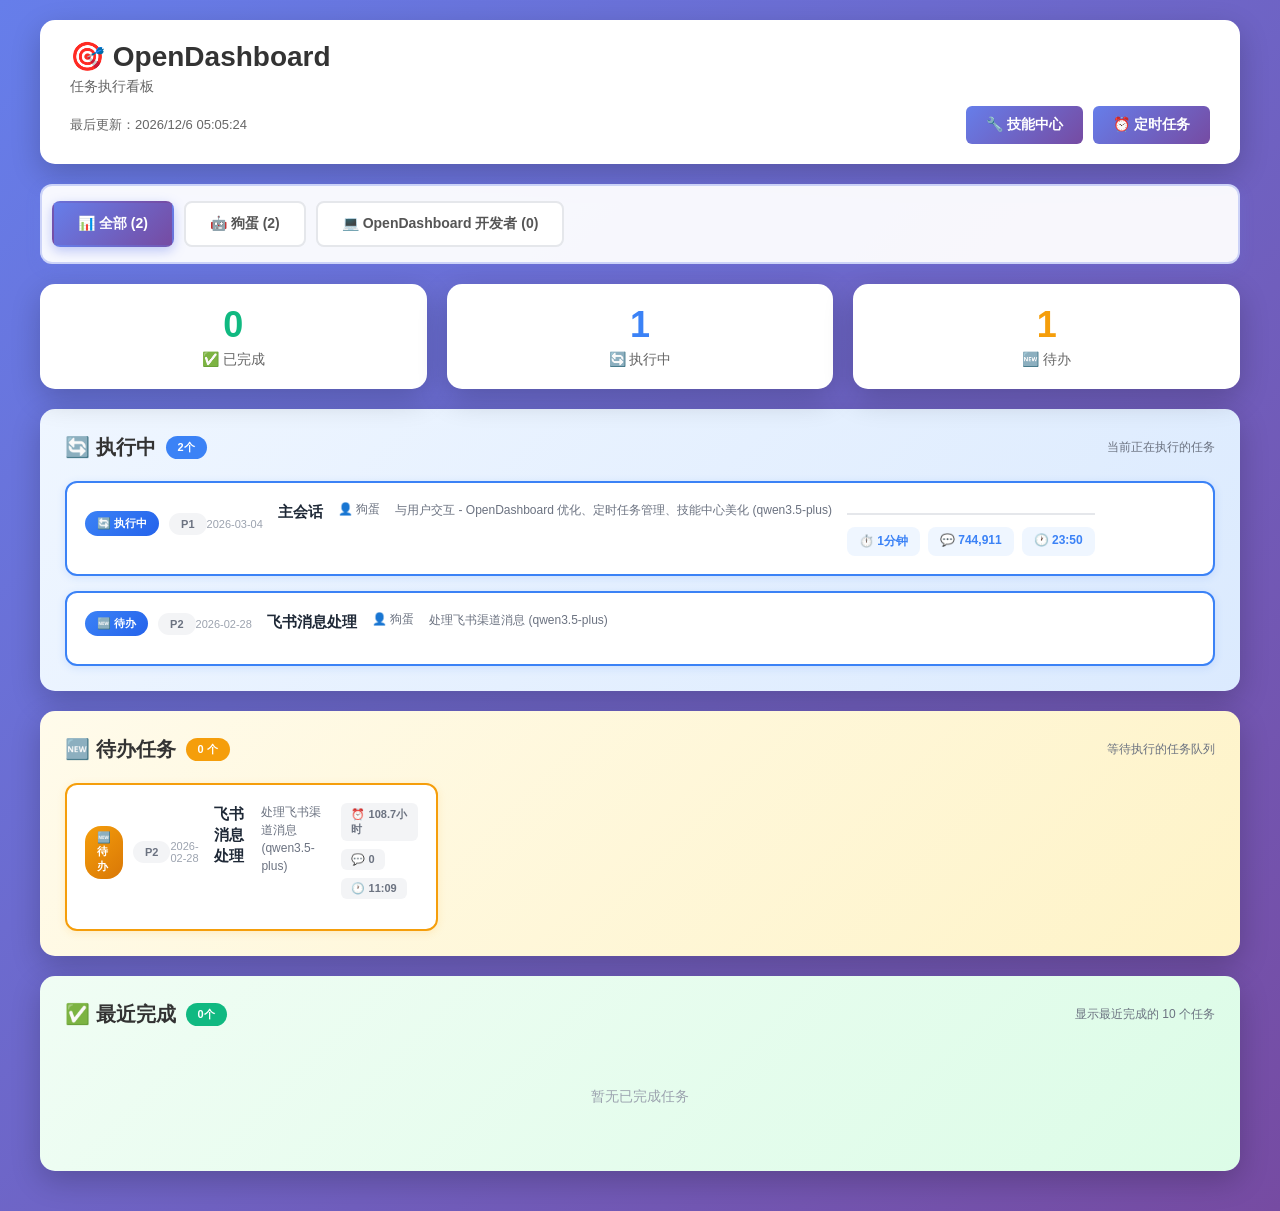
==== commit eb258330: "feat: 优化卡片布局设计 - 统一卡片样式（白色背景 + 彩色边框） - 统计信息移到第二行，更清晰美观 - 统一标签样式（圆角 + 内边距） - 添加分隔线设计 - 优化区域卡片背景色  🎨 优" ====
--- a/index.html
+++ b/index.html
@@ -193,20 +193,39 @@
         </div>
 
         <!-- 当前任务 -->
-        <div class="tasks-section">
-            <div class="section-header">
-                <h2>🔄 当前任务</h2>
-            </div>
-            <div id="taskList" class="task-list"></div>
+        <div class="tasks-section" style="background:linear-gradient(135deg,#eff6ff 0%,#dbeafe 100%);border-radius:15px;padding:25px;">
+            <div class="section-header" style="margin-bottom:20px;">
+                <div style="display:flex;align-items:center;gap:10px;">
+                    <h2 style="margin:0;">🔄 执行中</h2>
+                    <span style="background:#3b82f6;color:white;padding:4px 12px;border-radius:12px;font-size:11px;font-weight:700;" id="progressCount">0 个</span>
+                </div>
+                <span style="font-size:12px;color:#6b7280;">当前正在执行的任务</span>
+            </div>
+            <div id="taskList" style="display:grid;grid-template-columns:1fr;gap:15px;"></div>
+        </div>
+        
+        <!-- 待办任务 -->
+        <div class="tasks-section" style="background:linear-gradient(135deg,#fffbeb 0%,#fef3c7 100%);border-radius:15px;padding:25px;">
+            <div class="section-header" style="margin-bottom:20px;">
+                <div style="display:flex;align-items:center;gap:10px;">
+                    <h2 style="margin:0;">🆕 待办任务</h2>
+                    <span style="background:#f59e0b;color:white;padding:4px 12px;border-radius:12px;font-size:11px;font-weight:700;" id="todoCount">0 个</span>
+                </div>
+                <span style="font-size:12px;color:#6b7280;">等待执行的任务队列</span>
+            </div>
+            <div id="todoTaskList" style="display:grid;grid-template-columns:repeat(auto-fill,minmax(320px,1fr));gap:15px;"></div>
         </div>
         
         <!-- 已完成任务 -->
-        <div class="tasks-section">
-            <div class="section-header">
-                <h2>✅ 最近完成</h2>
-                <span style="font-size:13px;color:#7f8c8d;">显示最近完成的 10 个任务</span>
-            </div>
-            <div id="completedTaskList" class="task-list"></div>
+        <div class="tasks-section" style="background:linear-gradient(135deg,#f0fdf4 0%,#dcfce7 100%);border-radius:15px;padding:25px;">
+            <div class="section-header" style="margin-bottom:20px;">
+                <div style="display:flex;align-items:center;gap:10px;">
+                    <h2 style="margin:0;">✅ 最近完成</h2>
+                    <span style="background:#10b981;color:white;padding:4px 12px;border-radius:12px;font-size:11px;font-weight:700;" id="completedCount">0 个</span>
+                </div>
+                <span style="font-size:12px;color:#6b7280;">显示最近完成的 10 个任务</span>
+            </div>
+            <div id="completedTaskList" style="display:grid;grid-template-columns:repeat(auto-fill,minmax(320px,1fr));gap:15px;"></div>
         </div>
     </div>
 
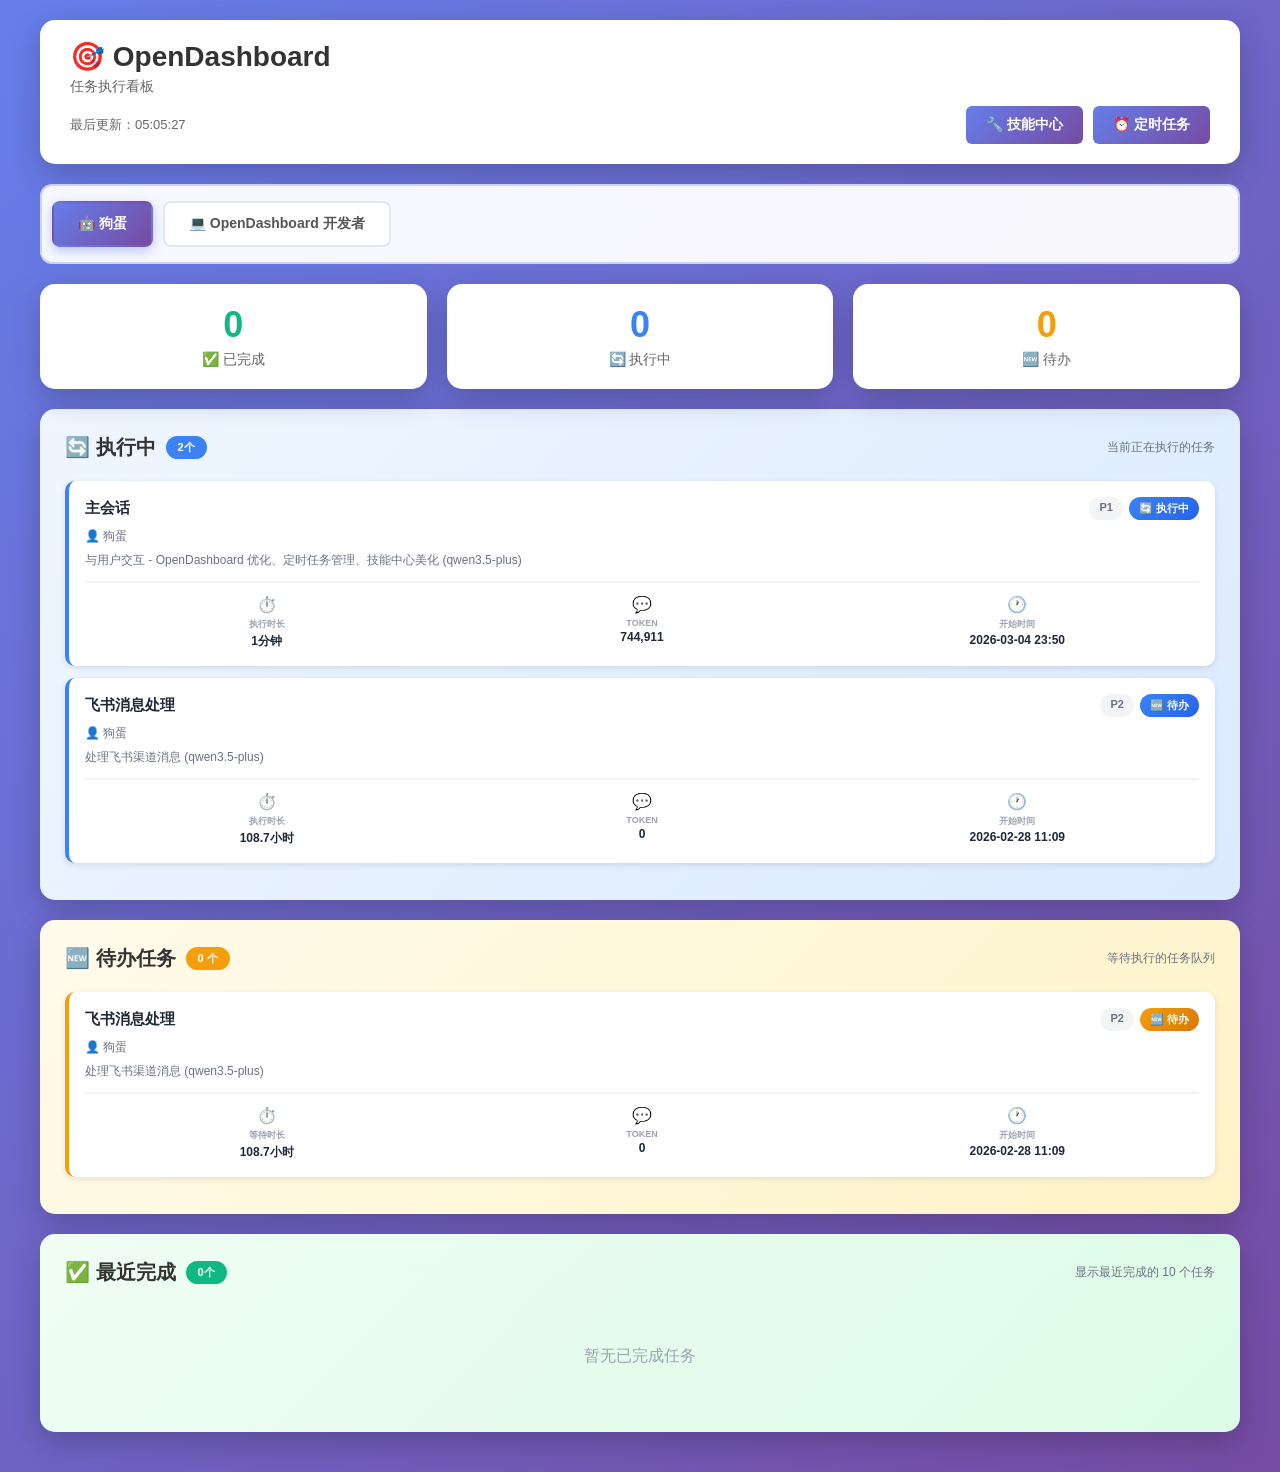
==== commit 550cd5e5: "feat: 重新设计任务卡片布局 ✨ 统一布局风格: - 三个区域使用统一卡片样式 - 左侧彩色边框区分状态 - 第一行：任务内容（标题 + 描述 + 负责人） - 第二行：统计信息（执行时长/Tok" ====
--- a/index.html
+++ b/index.html
@@ -201,7 +201,7 @@
                 </div>
                 <span style="font-size:12px;color:#6b7280;">当前正在执行的任务</span>
             </div>
-            <div id="taskList" style="display:grid;grid-template-columns:1fr;gap:15px;"></div>
+            <div id="taskList"></div>
         </div>
         
         <!-- 待办任务 -->
@@ -213,7 +213,7 @@
                 </div>
                 <span style="font-size:12px;color:#6b7280;">等待执行的任务队列</span>
             </div>
-            <div id="todoTaskList" style="display:grid;grid-template-columns:repeat(auto-fill,minmax(320px,1fr));gap:15px;"></div>
+            <div id="todoTaskList"></div>
         </div>
         
         <!-- 已完成任务 -->
@@ -225,7 +225,7 @@
                 </div>
                 <span style="font-size:12px;color:#6b7280;">显示最近完成的 10 个任务</span>
             </div>
-            <div id="completedTaskList" style="display:grid;grid-template-columns:repeat(auto-fill,minmax(320px,1fr));gap:15px;"></div>
+            <div id="completedTaskList"></div>
         </div>
     </div>
 
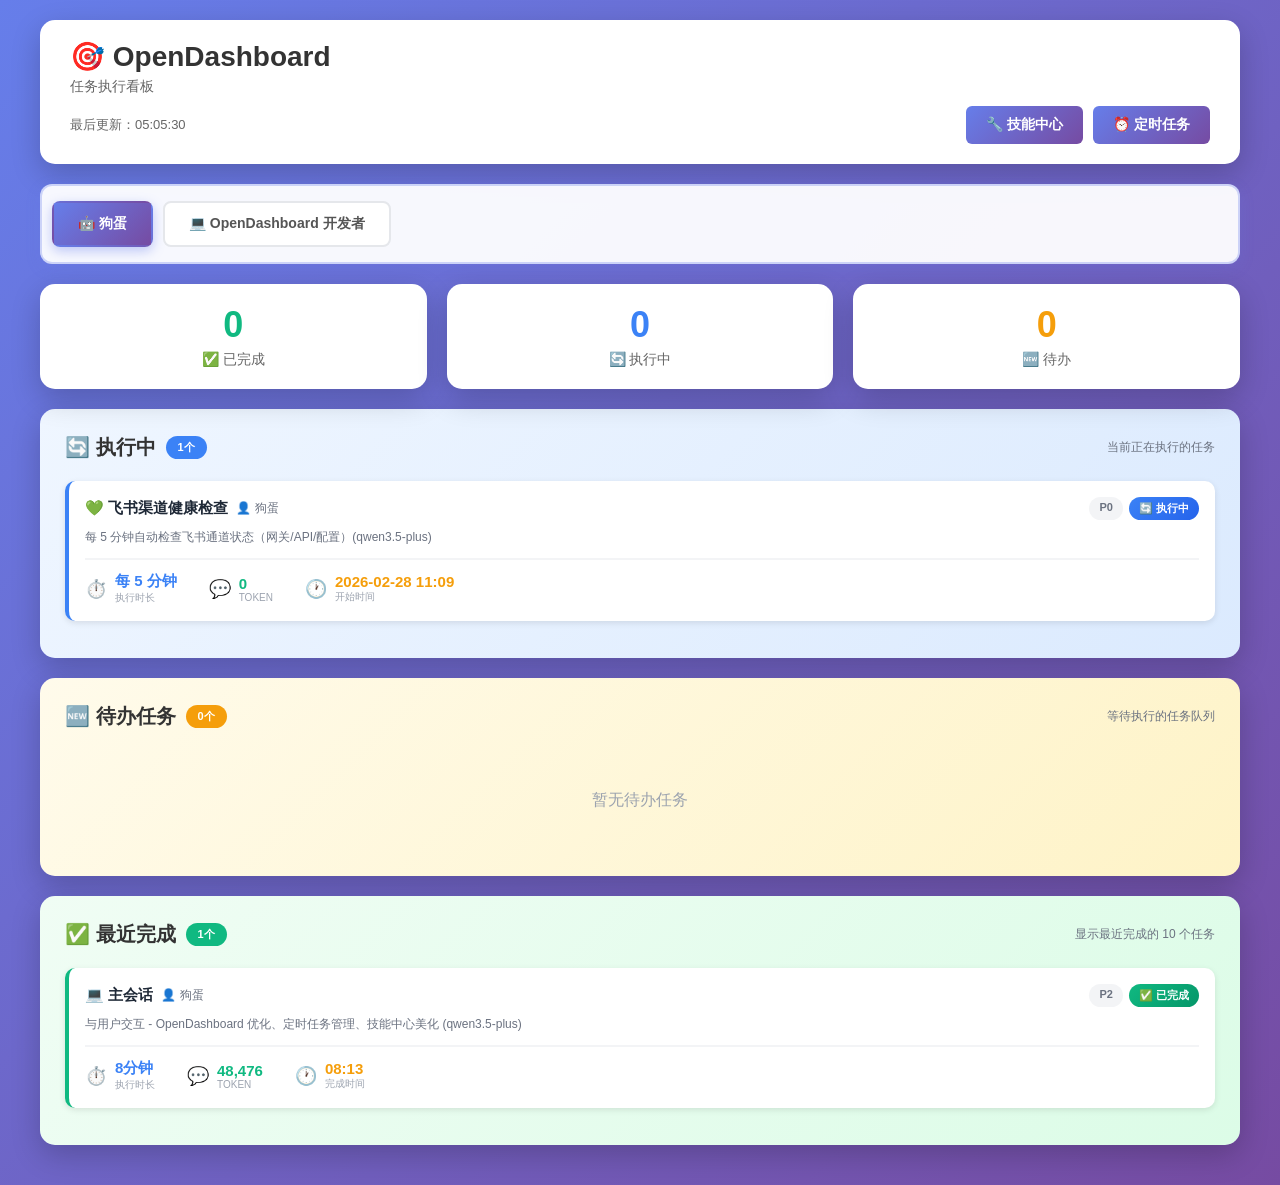
==== commit d9b9ce7e: "fix: 修复 IdentityManager 初始化 + 缓存控制" ====
--- a/index.html
+++ b/index.html
@@ -3,6 +3,9 @@
 <head>
     <meta charset="UTF-8">
     <meta name="viewport" content="width=device-width, initial-scale=1.0">
+    <meta http-equiv="Cache-Control" content="no-cache, no-store, must-revalidate">
+    <meta http-equiv="Pragma" content="no-cache">
+    <meta http-equiv="Expires" content="0">
     <title>OpenDashboard - 任务管理面板</title>
     <link rel="stylesheet" href="css/style.css">
     <style>
@@ -229,8 +232,8 @@
         </div>
     </div>
 
-    <script src="js/identity.js"></script>
-    <script src="js/app.js"></script>
+    <script src="js/identity.js?v=2026030509"></script>
+    <script src="js/app.js?v=2026030509"></script>
     <script>
         // 页面加载时主动刷新数据
         async function refreshDataOnLoad() {
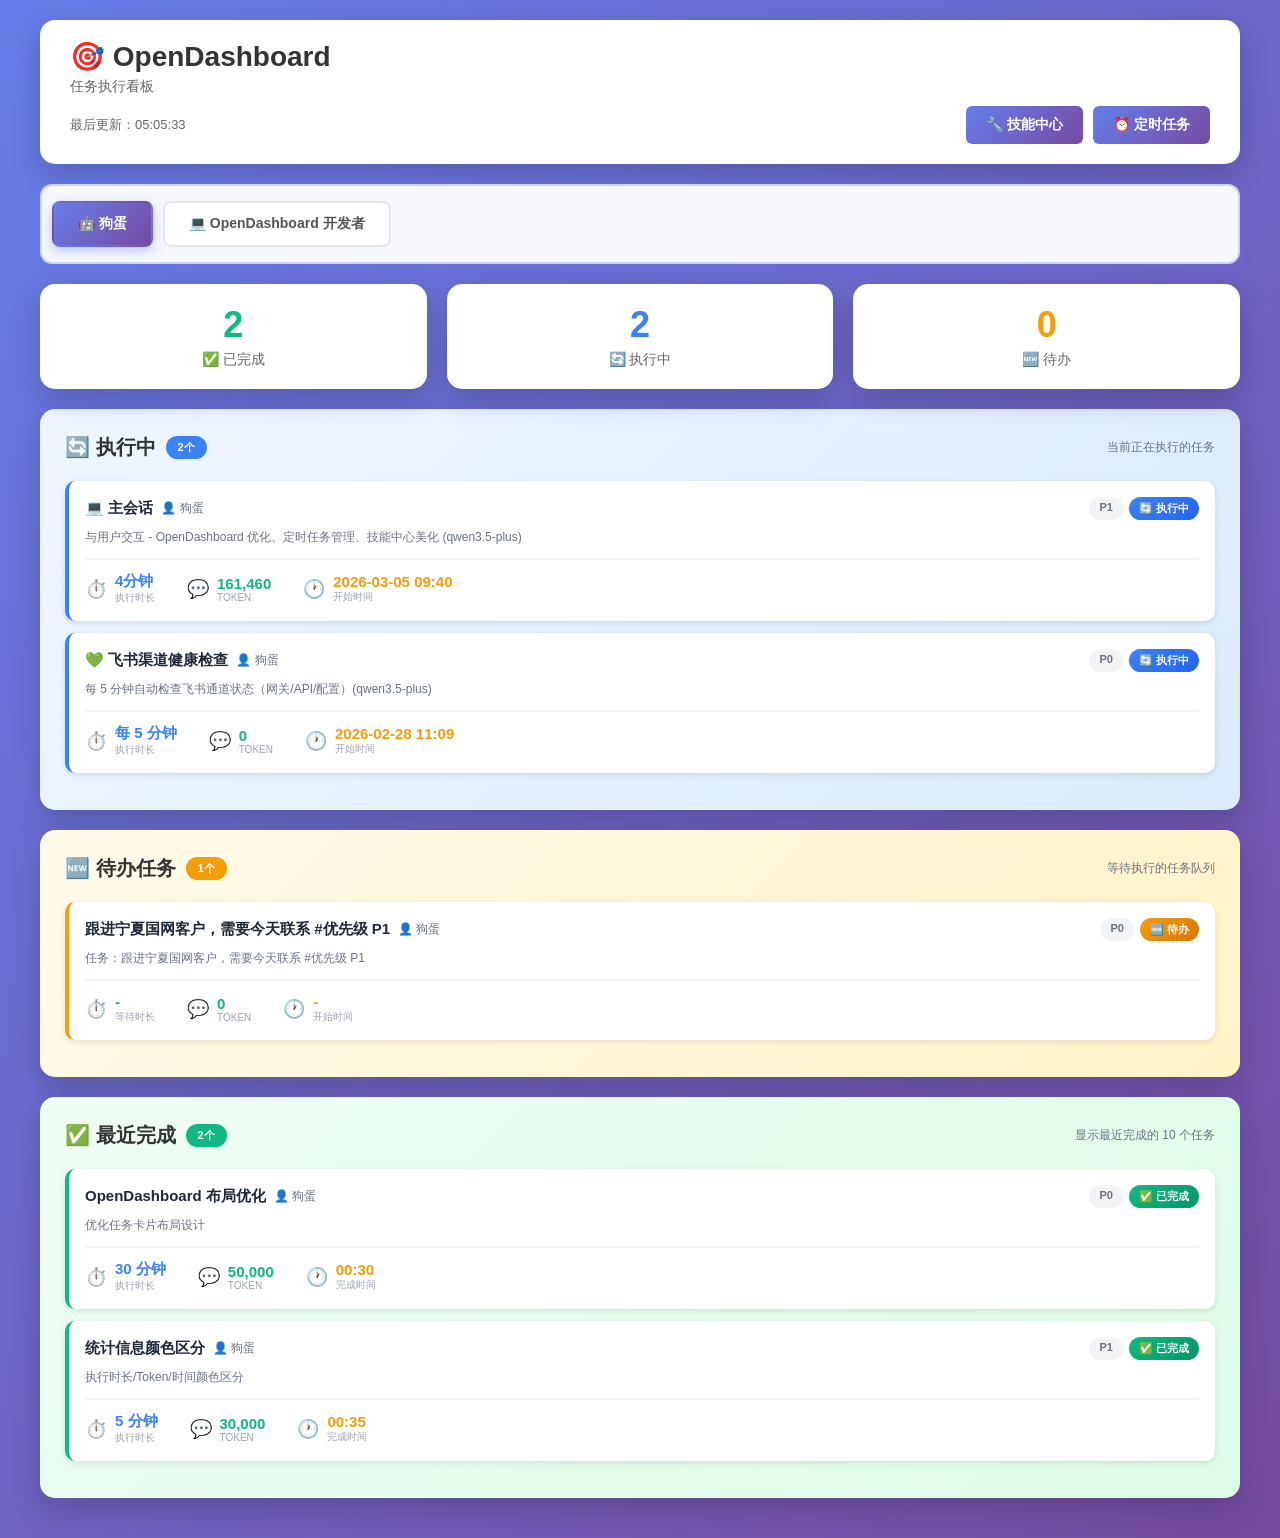
==== commit 997a44f4: "feat: 飞书任务集成 + 统计数字修复" ====
--- a/index.html
+++ b/index.html
@@ -182,11 +182,11 @@
         <!-- 统计卡片 -->
         <div class="stats">
             <div class="stat-card done">
-                <div class="stat-number" id="statDone">0</div>
+                <div class="stat-number" id="statDone">2</div>
                 <div class="stat-label">✅ 已完成</div>
             </div>
             <div class="stat-card progress">
-                <div class="stat-number" id="statProgress">0</div>
+                <div class="stat-number" id="statProgress">2</div>
                 <div class="stat-label">🔄 执行中</div>
             </div>
             <div class="stat-card todo">
@@ -200,7 +200,7 @@
             <div class="section-header" style="margin-bottom:20px;">
                 <div style="display:flex;align-items:center;gap:10px;">
                     <h2 style="margin:0;">🔄 执行中</h2>
-                    <span style="background:#3b82f6;color:white;padding:4px 12px;border-radius:12px;font-size:11px;font-weight:700;" id="progressCount">0 个</span>
+                    <span style="background:#3b82f6;color:white;padding:4px 12px;border-radius:12px;font-size:11px;font-weight:700;" id="progressCount">2个</span>
                 </div>
                 <span style="font-size:12px;color:#6b7280;">当前正在执行的任务</span>
             </div>
@@ -212,7 +212,7 @@
             <div class="section-header" style="margin-bottom:20px;">
                 <div style="display:flex;align-items:center;gap:10px;">
                     <h2 style="margin:0;">🆕 待办任务</h2>
-                    <span style="background:#f59e0b;color:white;padding:4px 12px;border-radius:12px;font-size:11px;font-weight:700;" id="todoCount">0 个</span>
+                    <span style="background:#f59e0b;color:white;padding:4px 12px;border-radius:12px;font-size:11px;font-weight:700;" id="todoCount">0个</span>
                 </div>
                 <span style="font-size:12px;color:#6b7280;">等待执行的任务队列</span>
             </div>
@@ -224,7 +224,7 @@
             <div class="section-header" style="margin-bottom:20px;">
                 <div style="display:flex;align-items:center;gap:10px;">
                     <h2 style="margin:0;">✅ 最近完成</h2>
-                    <span style="background:#10b981;color:white;padding:4px 12px;border-radius:12px;font-size:11px;font-weight:700;" id="completedCount">0 个</span>
+                    <span style="background:#10b981;color:white;padding:4px 12px;border-radius:12px;font-size:11px;font-weight:700;" id="completedCount">2个</span>
                 </div>
                 <span style="font-size:12px;color:#6b7280;">显示最近完成的 10 个任务</span>
             </div>
@@ -232,8 +232,26 @@
         </div>
     </div>
 
-    <script src="js/identity.js?v=2026030509"></script>
-    <script src="js/app.js?v=2026030509"></script>
+    <script src="js/identity.js?v=2026030513"></script>
+    
+    <script>
+        // 内联统计数据（优先显示）
+        window.INLINE_STATS = { progress: 2, todo: 0, done: 2 };
+        console.log('📊 内联统计数据:', window.INLINE_STATS);
+    </script>
+    
+    <script>
+        // 内联统计数据（优先显示）
+        window.INLINE_STATS = { progress: 2, todo: 0, done: 2 };
+        console.log('📊 内联统计数据:', window.INLINE_STATS);
+    </script>
+    
+    <script>
+        // 内联统计数据（优先显示）
+        window.INLINE_STATS = { progress: 2, todo: 0, done: 2 };
+        console.log('📊 内联统计数据:', window.INLINE_STATS);
+    </script>
+    <script src="js/app.js?v=2026030513"></script>
     <script>
         // 页面加载时主动刷新数据
         async function refreshDataOnLoad() {
@@ -244,9 +262,11 @@
                 fetch('/refresh_data.sh').catch(() => {});
                 
                 // 等待 500ms 后加载任务（给刷新脚本时间）
-                setTimeout(() => {
-                    // 初始化身份管理
-                    window.identityManager = new IdentityManager();
+                setTimeout(async () => {
+                    // 初始化身份管理（确保在 loadTasks 之前）
+                    if (!window.identityManager) {
+                        window.identityManager = new IdentityManager();
+                    }
                     renderIdentityTabs();
                     
                     // 技能区域默认隐藏，点击身份后才显示
@@ -255,7 +275,24 @@
                         skillsSection.style.display = 'none';
                     }
                     
-                    loadTasks();
+                    // 加载任务
+                    await loadTasks();
+                    
+                    // 额外确保统计数据正确显示（延迟执行）
+                    setTimeout(() => {
+                        if (window.dashboardStatistics) {
+                            const progressEl = document.getElementById('progressCount');
+                            const todoEl = document.getElementById('todoCount');
+                            const completedEl = document.getElementById('completedCount');
+                            
+                            console.log('🔧 强制更新统计:', window.dashboardStatistics);
+                            
+                            if (progressEl) progressEl.textContent = `${window.dashboardStatistics.progress}个`;
+                            if (todoEl) todoEl.textContent = `${window.dashboardStatistics.todo}个`;
+                            if (completedEl) completedEl.textContent = `${window.dashboardStatistics.done}个`;
+                        }
+                    }, 1000);
+                    
                 }, 500);
             } catch (error) {
                 console.error('刷新数据失败:', error);
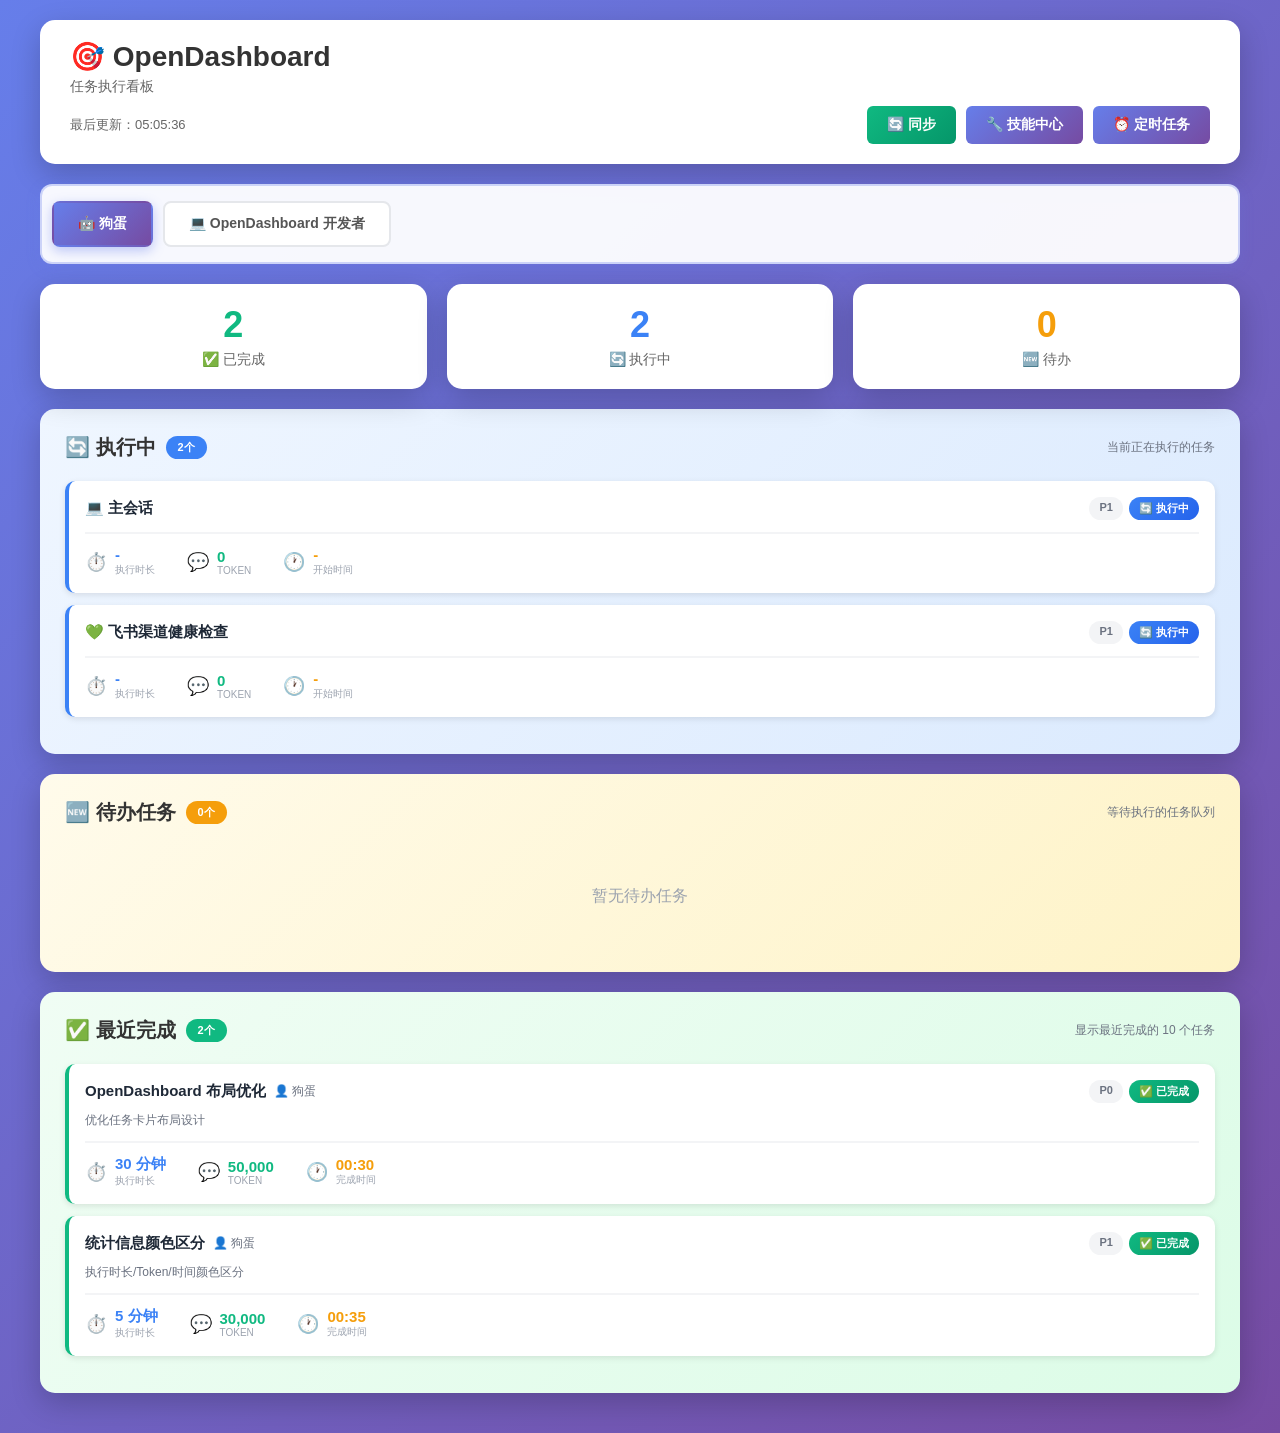
==== commit 0161871f: "Update index.html, app.js and tasks config" ====
--- a/index.html
+++ b/index.html
@@ -162,7 +162,9 @@
                 <p class="subtitle">任务执行看板</p>
                 <div class="header-meta">
                     <span id="lastUpdate">最后更新：--</span>
+                    <span id="syncStatus" style="margin-left: 10px; color: #10b981; font-size: 13px; display: none;"></span>
                     <div class="header-actions">
+                        <button onclick="syncFromOpenClaw()" class="header-btn" style="background: linear-gradient(135deg, #10b981 0%, #059669 100%); border: none; cursor: pointer;" title="从 OpenClaw 同步任务数据" id="syncBtn">🔄 同步</button>
                         <a href="skills.html" class="header-btn" title="OpenClaw 技能中心">🔧 技能中心</a>
                         <a href="cron_manager.html" class="header-btn" title="定时任务管理">⏰ 定时任务</a>
                     </div>
